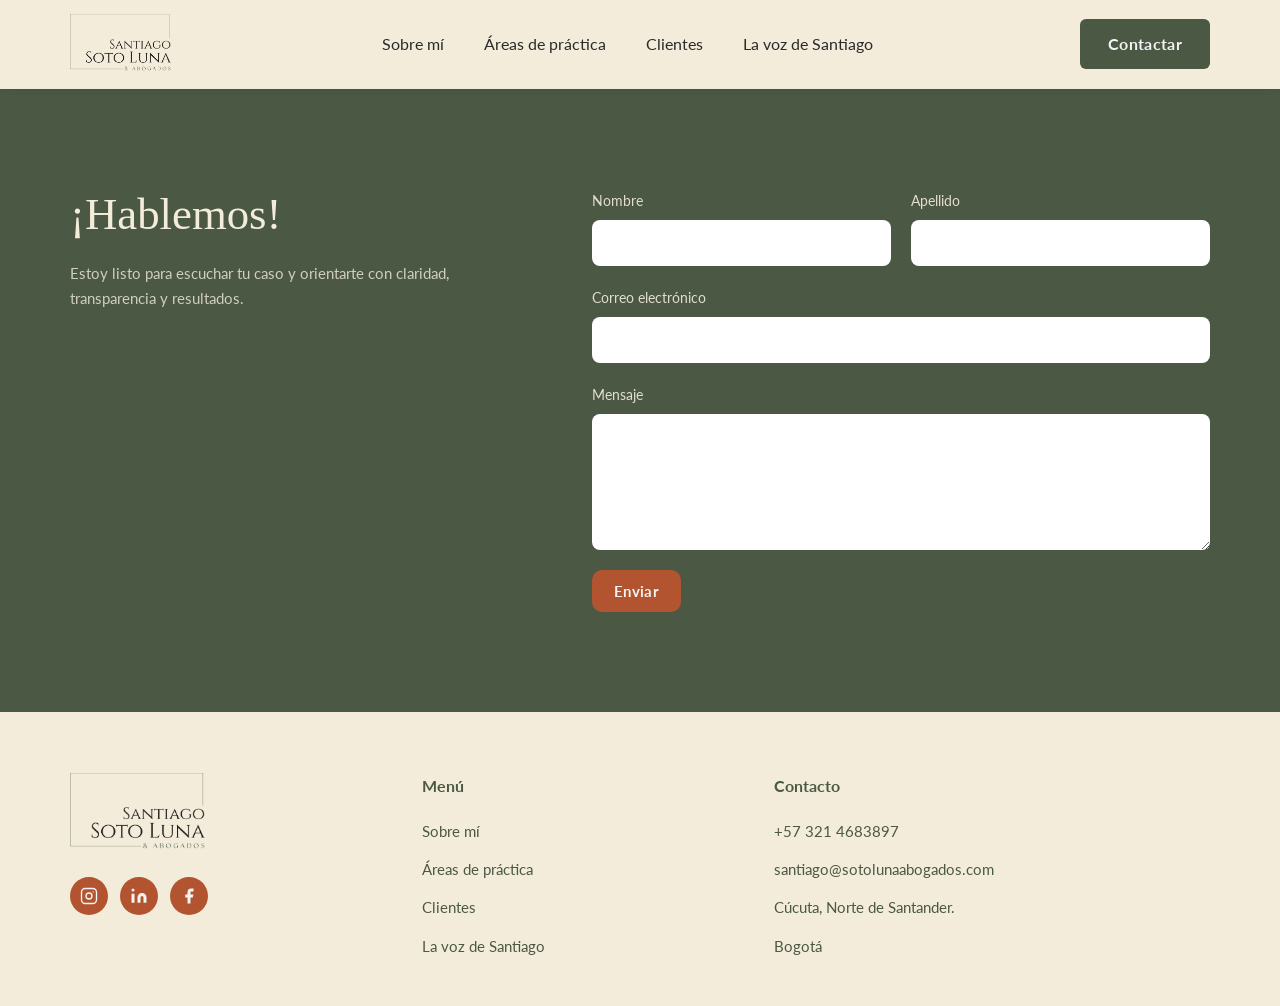
==== contacto.html @ fc56bd67 "feat: diseño completo del sitio web SotoLuna - Hero: layout flex, quotes tipográficas, foto optimiza" ====
<!DOCTYPE html>
<html lang="es">
<head>
  <meta charset="UTF-8" />
  <meta name="viewport" content="width=device-width, initial-scale=1.0" />
  <title>Contacto – Santiago Soto Luna</title>
  <link rel="preconnect" href="https://fonts.googleapis.com" />
  <link rel="preconnect" href="https://fonts.gstatic.com" crossorigin />
  <link href="https://fonts.googleapis.com/css2?family=Lato:wght@300;400;700&display=swap" rel="stylesheet" />
  <link rel="stylesheet" href="styles.css" />
</head>
<body>

  <!-- ═══════════════ NAVIGATION ═══════════════ -->
  <nav class="navbar">
    <div class="container nav-inner">
      <a href="index.html" class="logo">
        <img src="assets/logo.png" alt="Santiago Soto Luna & Abogados" class="logo-img" />
      </a>

      <button class="nav-toggle" aria-label="Abrir menú" aria-expanded="false">
        <span></span><span></span><span></span>
      </button>

      <ul class="nav-links" id="nav-links">
        <li><a href="index.html#sobre-mi">Sobre mí</a></li>
        <li><a href="index.html#areas">Áreas de práctica</a></li>
        <li><a href="index.html#clientes">Clientes</a></li>
        <li><a href="opiniones.html">La voz de Santiago</a></li>
      </ul>
      <a href="contacto.html" class="btn-nav">Contactar</a>
    </div>
  </nav>

  <!-- ═══════════════ CONTACT FORM ═══════════════ -->
  <section class="contact-section">
    <div class="container contact-inner">
      <div class="contact-left">
        <h2>¡Hablemos!</h2>
        <p>Estoy listo para escuchar tu caso y orientarte con claridad, transparencia y resultados.</p>
      </div>
      <form class="contact-form" action="#" method="post" novalidate>
        <div class="form-row">
          <div class="form-group">
            <label for="nombre">Nombre</label>
            <input type="text" id="nombre" name="nombre" autocomplete="given-name" required />
          </div>
          <div class="form-group">
            <label for="apellido">Apellido</label>
            <input type="text" id="apellido" name="apellido" autocomplete="family-name" required />
          </div>
        </div>
        <div class="form-group">
          <label for="correo">Correo electrónico</label>
          <input type="email" id="correo" name="correo" autocomplete="email" required />
        </div>
        <div class="form-group">
          <label for="mensaje">Mensaje</label>
          <textarea id="mensaje" name="mensaje" rows="6" required></textarea>
        </div>
        <button type="submit" class="btn-primary btn-submit">Enviar</button>
      </form>
    </div>
  </section>

  <!-- ═══════════════ FOOTER ═══════════════ -->
  <footer class="footer">
    <div class="container footer-inner">
      <div class="footer-logo-col">
        <img src="assets/logo.png" alt="Santiago Soto Luna & Abogados" class="footer-logo-img" />
        <div class="footer-social">
          <a href="#" aria-label="Instagram" class="social-icon">
            <svg viewBox="0 0 24 24" fill="none" stroke="currentColor" stroke-width="1.8" stroke-linecap="round" stroke-linejoin="round"><rect x="2" y="2" width="20" height="20" rx="5"/><circle cx="12" cy="12" r="4"/><circle cx="17.5" cy="6.5" r="0.8" fill="currentColor" stroke="none"/></svg>
          </a>
          <a href="#" aria-label="LinkedIn" class="social-icon">
            <svg viewBox="0 0 24 24" fill="currentColor"><path d="M16 8a6 6 0 0 1 6 6v7h-4v-7a2 2 0 0 0-2-2 2 2 0 0 0-2 2v7h-4v-7a6 6 0 0 1 6-6z"/><rect x="2" y="9" width="4" height="12"/><circle cx="4" cy="4" r="2"/></svg>
          </a>
          <a href="#" aria-label="Facebook" class="social-icon">
            <svg viewBox="0 0 24 24" fill="currentColor"><path d="M18 2h-3a5 5 0 0 0-5 5v3H7v4h3v8h4v-8h3l1-4h-4V7a1 1 0 0 1 1-1h3z"/></svg>
          </a>
        </div>
      </div>

      <div class="footer-col">
        <h4>Menú</h4>
        <ul>
          <li><a href="index.html#sobre-mi">Sobre mí</a></li>
          <li><a href="index.html#areas">Áreas de práctica</a></li>
          <li><a href="index.html#clientes">Clientes</a></li>
          <li><a href="opiniones.html">La voz de Santiago</a></li>
        </ul>
      </div>

      <div class="footer-col">
        <h4>Contacto</h4>
        <ul>
          <li><a href="tel:+573214683897">+57 321 4683897</a></li>
          <li><a href="mailto:santiago@sotolunaabogados.com">santiago@sotolunaabogados.com</a></li>
          <li>Cúcuta, Norte de Santander.</li>
          <li>Bogotá</li>
        </ul>
      </div>
    </div>
  </footer>

  <script src="script.js"></script>
</body>
</html>
---- styles.css ----
/* ─── TOKENS ─────────────────────────────────────── */
:root {
  --dark:    #4A5844;
  --dark-2:  #4A5844;
  --orange:  #B2542F;
  --orange-h:#B2542F;
  --beige:   #F4ECDB;
  --beige-2: #F4ECDB;
  --gold:    #C8A030;
  --white:   #F4F4F4;
  --text:    #2A2A2A;
  --text-2:  #555555;
  --radius:  6px;

  --font-serif: 'Times New Roman', Times, serif;
  --font-sans:  'Lato', Arial, sans-serif;
}

/* ─── RESET ──────────────────────────────────────── */
*, *::before, *::after { box-sizing: border-box; margin: 0; padding: 0; }
html { scroll-behavior: smooth; scroll-padding-top: 88px; }
body { font-family: var(--font-sans); color: var(--text); line-height: 1.6; }
img { display: block; max-width: 100%; }
a { text-decoration: none; color: inherit; }
ul { list-style: none; }
button { cursor: pointer; border: none; background: none; }

/* ─── LAYOUT ─────────────────────────────────────── */
.container {
  width: min(1140px, 92%);
  margin-inline: auto;
}

/* ─── BUTTONS ────────────────────────────────────── */
.btn-primary {
  display: inline-block;
  align-self: flex-start;
  padding: 12px 22px;
  background: var(--orange);
  color: var(--white);
  border-radius: 10px;
  font-family: var(--font-sans);
  font-weight: 700;
  font-size: 0.95rem;
  letter-spacing: 0.03em;
  transition: background 0.2s;
}
.btn-primary:hover { background: var(--orange-h); }

.btn-outline {
  display: inline-block;
  padding: 13px 32px;
  border: 2px solid var(--dark);
  color: var(--dark);
  border-radius: 4px;
  font-family: var(--font-sans);
  font-weight: 700;
  font-size: 0.95rem;
  transition: background 0.2s, color 0.2s;
}
.btn-outline:hover { background: var(--dark); color: var(--white); }

/* ─── NAVBAR ─────────────────────────────────────── */
.navbar {
  position: sticky;
  top: 0;
  z-index: 100;
  background: var(--beige);
  border-bottom: 1px solid var(--beige-2);
  box-shadow: 0 1px 8px rgba(0,0,0,0.06);
}

.nav-inner {
  display: flex;
  align-items: center;
  gap: 40px;
  height: 88px;
}

.logo { flex-shrink: 0; }
.logo-img {
  height: 60px;
  width: auto;
  transition: opacity 0.2s;
}
.logo:hover .logo-img { opacity: 0.85; }

.nav-links {
  display: flex;
  align-items: center;
  gap: 40px;
  flex: 1;
  justify-content: center;
}
.nav-links a {
  color: var(--text);
  font-family: var(--font-sans);
  font-size: 1rem;
  font-weight: 400;
  transition: color 0.2s;
}
.nav-links a:hover { color: var(--dark); }

.btn-nav {
  flex-shrink: 0;
  padding: 12px 28px;
  background: var(--dark);
  border: none;
  border-radius: 6px;
  color: var(--white);
  font-family: var(--font-sans);
  font-size: 1rem;
  font-weight: 700;
  letter-spacing: 0.02em;
  transition: background 0.2s;
}
.btn-nav:hover { background: var(--dark-2); }

.nav-toggle { display: none; flex-direction: column; gap: 5px; padding: 4px; }
.nav-toggle span { display: block; width: 24px; height: 2px; background: var(--dark); border-radius: 2px; transition: transform 0.3s, opacity 0.3s; }

/* ─── HERO ───────────────────────────────────────── */
.hero {
  background-color: var(--dark);
  min-height: calc(100vh - 88px);
  display: flex;
  overflow: hidden;
  position: relative;
}
.hero::before {
  content: '';
  position: absolute;
  inset: 0;
  background: url(assets/fondo.png) center / cover no-repeat;
  opacity: 0.14;
  z-index: 0;
}
.hero-inner {
  flex: 1;
  position: relative;
  z-index: 1;
  display: flex;
  align-items: stretch;
}

.hero-content {
  flex: 0 0 50%;
  display: flex;
  flex-direction: column;
  justify-content: center;
  padding: 80px 40px 80px max(4vw, calc((100vw - 1140px) / 2));
}

.hero-title {
  position: relative;
  font-family: var(--font-serif);
  font-size: clamp(2rem, 4vw, 3.2rem);
  font-weight: 400;
  color: var(--white);
  line-height: 1.18;
  margin-bottom: 20px;
}
.hero-open-quote {
  position: absolute;
  left: -0.5em;
  top: 0;
  color: var(--orange);
  font-family: var(--font-serif);
  font-size: 2em;
  line-height: 1;
  user-select: none;
}
.hero-close-quote {
  color: var(--orange);
  font-style: normal;
  font-size: 2em;
  line-height: 0;
  vertical-align: -0.15em;
}

.hero-body {
  color: rgba(255,255,255,0.75);
  font-size: 0.95rem;
  line-height: 1.7;
  margin-bottom: 36px;
  max-width: 460px;
}

.hero-photo {
  flex: 1;
  position: relative;
  overflow: hidden;
}
.hero-photo img {
  position: absolute;
  bottom: 0;
  left: 50%;
  transform: translateX(-50%);
  height: 100%;
  width: auto;
  max-width: none;
  filter: drop-shadow(0 8px 32px rgba(0,0,0,0.35));
}

/* ─── PARTNERS ───────────────────────────────────── */
.partners {
  background: #F8F6F1;
  border-top: 1px solid #e8e4db;
  border-bottom: 1px solid #e8e4db;
  padding: 28px 0;
  overflow: hidden;
}
.partners-track-wrap {
  overflow: hidden;
  /* fade edges */
  -webkit-mask-image: linear-gradient(to right, transparent 0%, black 8%, black 92%, transparent 100%);
  mask-image: linear-gradient(to right, transparent 0%, black 8%, black 92%, transparent 100%);
}
.partners-track {
  display: flex;
  align-items: center;
  width: max-content;
  animation: partners-scroll 32s linear infinite;
}
.partners-track:hover { animation-play-state: paused; }
.partners-track img {
  height: 30px;
  width: auto;
  object-fit: contain;
  flex-shrink: 0;
  margin-right: 72px;
  filter: grayscale(100%) opacity(0.55);
  transition: filter 0.2s;
}
.partners-track img:hover { filter: grayscale(0%) opacity(1); }
@keyframes partners-scroll {
  0%   { transform: translateX(0); }
  100% { transform: translateX(-50%); }
}

/* ─── ABOUT ──────────────────────────────────────── */
.about { padding: 100px 0; }
.about-inner {
  display: grid;
  grid-template-columns: 400px 1fr;
  gap: 60px;
  align-items: start;
}
.about-photo img {
  width: 100%;
  height: auto;
  display: block;
  filter: contrast(1.05);
}
.about-name {
  font-family: var(--font-serif);
  font-size: 2.6rem;
  font-weight: 700;
  margin-bottom: 6px;
  color: var(--dark);
}
.about-role {
  font-family: var(--font-sans);
  font-size: 1rem;
  color: var(--orange);
  font-weight: 700;
  margin-bottom: 24px;
}
.about-bio {
  font-family: var(--font-sans);
  font-size: 0.95rem;
  line-height: 1.85;
  color: var(--dark);
  text-align: justify;
  margin-bottom: 40px;
}
.about-stats {
  display: flex;
  justify-content: space-between;
}
.stat {
  display: flex;
  flex-direction: column;
  align-items: center;
  gap: 6px;
}
.stat-number {
  font-family: var(--font-serif);
  font-size: 4rem;
  font-weight: 700;
  color: var(--dark);
  line-height: 1;
}
.stat-label {
  font-family: var(--font-sans);
  font-size: 0.9rem;
  font-weight: 400;
  color: var(--orange);
  text-align: center;
  line-height: 1.3;
}

/* ─── PRACTICE AREAS ─────────────────────────────── */
.areas {
  background: #fff;
  padding: 100px 0;
}
.section-title {
  font-family: var(--font-serif);
  font-size: 2rem;
  font-weight: 700;
  text-align: center;
  margin-bottom: 52px;
  color: var(--dark);
}
.areas-grid {
  display: grid;
  grid-template-columns: 1fr 1fr;
  gap: 28px;
  margin-bottom: 52px;
}
.area-card {
  background: var(--beige);
  border-radius: 16px;
  padding: 44px 32px 36px;
  display: flex;
  flex-direction: column;
  align-items: center;
  text-align: center;
  gap: 16px;
  transition: box-shadow 0.2s;
}
.area-card:hover { box-shadow: 0 8px 32px rgba(0,0,0,0.08); }
.area-icon {
  width: 64px;
  height: 64px;
}
.area-icon img { width: 100%; height: 100%; object-fit: contain; }
.area-card h3 {
  font-family: var(--font-serif);
  font-size: 1.2rem;
  font-weight: 400;
  color: var(--dark);
  line-height: 1.4;
}
.area-link {
  font-family: var(--font-sans);
  font-size: 0.88rem;
  font-weight: 700;
  color: var(--orange);
  letter-spacing: 0.02em;
  transition: color 0.2s;
  margin-top: auto;
}
.area-link:hover { color: var(--orange-h); }
.areas-cta { text-align: center; }

/* ─── TESTIMONIALS ───────────────────────────────── */
.testimonials {
  background: #EDEAE4;
  padding: 100px 0;
}
.testimonials-inner {
  display: grid;
  grid-template-columns: 1fr 1fr;
  gap: 72px;
  align-items: center;
}
.testimonials-left h2 {
  font-family: var(--font-serif);
  font-size: 2rem;
  font-weight: 700;
  color: var(--dark);
  line-height: 1.25;
  margin-bottom: 20px;
}
.testimonials-left p {
  color: var(--text-2);
  font-family: var(--font-sans);
  font-size: 0.95rem;
  line-height: 1.7;
  margin-bottom: 36px;
}
.testimonials-nav { display: flex; gap: 12px; }
.nav-arrow {
  width: 44px;
  height: 44px;
  background: var(--orange);
  border: none;
  border-radius: 50%;
  display: flex;
  align-items: center;
  justify-content: center;
  color: var(--white);
  transition: background 0.2s, transform 0.15s;
}
.nav-arrow svg { width: 18px; height: 18px; }
.nav-arrow:hover { background: var(--orange-h); transform: scale(1.08); }

.testimonials-right { display: flex; flex-direction: column; gap: 16px; }
.testimonials-track {
  display: flex;
  flex-direction: column;
  gap: 16px;
}
.testimonial-card {
  background: #fff;
  border-left: 4px solid var(--dark);
  padding: 24px 28px;
  margin-left: 72px;
  transition: opacity 0.25s, border-color 0.25s, margin-left 0.3s;
}
.testimonial-card.active {
  border-left-color: var(--orange);
  margin-left: 0;
}
.testimonial-card p {
  font-family: var(--font-sans);
  color: var(--text);
  font-size: 0.95rem;
  line-height: 1.7;
}

/* ─── OPINIONES ──────────────────────────────────── */
.opiniones { padding: 100px 0; background: #fff; }
.opiniones-grid {
  display: grid;
  grid-template-columns: repeat(3, 1fr);
  gap: 28px;
}
.opinion-card {
  background: #fff;
  border-radius: 20px;
  overflow: hidden;
  box-shadow: 0 2px 20px rgba(0,0,0,0.09);
  transition: box-shadow 0.2s, transform 0.2s;
  display: flex;
  flex-direction: column;
}
.opinion-card:hover {
  box-shadow: 0 10px 36px rgba(0,0,0,0.14);
  transform: translateY(-3px);
}
.opinion-img { height: 210px; overflow: hidden; flex-shrink: 0; }
.opinion-img img {
  width: 100%;
  height: 100%;
  object-fit: cover;
  transition: transform 0.4s;
}
.opinion-card:hover .opinion-img img { transform: scale(1.04); }
.opinion-body {
  padding: 28px 24px 24px;
  display: flex;
  flex-direction: column;
  flex: 1;
}
.opinion-body h3 {
  font-family: var(--font-serif);
  font-size: 1.2rem;
  font-weight: 700;
  margin-bottom: 12px;
  color: var(--dark);
}
.opinion-body p {
  font-family: var(--font-sans);
  font-size: 0.88rem;
  color: var(--text-2);
  line-height: 1.65;
  margin-bottom: 20px;
  flex: 1;
}
.opinion-link {
  font-family: var(--font-sans);
  font-size: 0.88rem;
  font-weight: 700;
  color: var(--orange);
}
.opinion-link:hover { color: var(--orange-h); }

/* ─── CTA SECTION ────────────────────────────────── */
.cta-section {
  background: var(--dark);
  padding: 100px 0;
}
.cta-inner {
  text-align: center;
  max-width: 660px;
  margin-inline: auto;
}
.cta-inner h2 {
  font-family: var(--font-serif);
  font-size: clamp(2rem, 3.5vw, 2.6rem);
  font-weight: 400;
  color: var(--beige);
  margin-bottom: 20px;
  line-height: 1.3;
}
.cta-inner p {
  font-family: var(--font-sans);
  color: rgba(244, 236, 219, 0.82);
  font-size: 1rem;
  line-height: 1.7;
  margin-bottom: 40px;
}

/* ─── CONTACT FORM ───────────────────────────────── */
.contact-section {
  background: var(--dark);
  padding: 100px 0;
}
.contact-inner {
  display: grid;
  grid-template-columns: 1fr 1.4fr;
  gap: 80px;
  align-items: start;
}
.contact-left h2 {
  font-family: var(--font-serif);
  font-size: clamp(2rem, 4vw, 2.8rem);
  font-weight: 400;
  color: var(--beige);
  line-height: 1.15;
  margin-bottom: 20px;
}
.contact-left p {
  font-family: var(--font-sans);
  color: rgba(244,236,219,0.8);
  font-size: 0.95rem;
  line-height: 1.7;
}
.contact-form { display: flex; flex-direction: column; gap: 20px; }
.form-row { display: grid; grid-template-columns: 1fr 1fr; gap: 20px; }
.form-group { display: flex; flex-direction: column; gap: 8px; }
.form-group label {
  font-family: var(--font-sans);
  color: rgba(244,236,219,0.9);
  font-size: 0.9rem;
  font-weight: 400;
}
.form-group input,
.form-group textarea {
  background: #fff;
  border: none;
  border-radius: 8px;
  padding: 14px 16px;
  color: var(--text);
  font-family: var(--font-sans);
  font-size: 0.95rem;
  outline: none;
  transition: box-shadow 0.2s;
  resize: vertical;
}
.form-group input::placeholder,
.form-group textarea::placeholder { color: #bbb; }
.form-group input:focus,
.form-group textarea:focus { box-shadow: 0 0 0 3px rgba(178,84,47,0.25); }
.btn-submit { align-self: flex-start; }

/* Nav link active state */
.nav-links a.active { color: var(--orange); }

/* Page hero (Opiniones header) */
.page-hero {
  background: var(--dark);
  padding: 80px 0;
  text-align: center;
}
.page-hero h1 {
  font-family: var(--font-serif);
  font-size: clamp(2.2rem, 5vw, 3.2rem);
  font-weight: 700;
  color: var(--beige);
  margin-bottom: 32px;
}
.page-hero-quote {
  max-width: 680px;
  margin-inline: auto;
  position: relative;
  padding: 0 48px;
}
.page-hero-quote p {
  font-family: var(--font-sans);
  font-size: clamp(1rem, 2vw, 1.15rem);
  font-weight: 400;
  color: rgba(244,236,219,0.88);
  line-height: 1.7;
  font-style: italic;
}
.page-hero-quote .pq-open,
.page-hero-quote .pq-close {
  font-family: var(--font-serif);
  font-size: 5rem;
  color: var(--orange);
  line-height: 0;
  position: absolute;
  user-select: none;
}
.page-hero-quote .pq-open { left: 0; top: 0.5em; }
.page-hero-quote .pq-close { right: 0; bottom: -0.2em; }

/* ─── FOOTER ─────────────────────────────────────── */
.footer {
  background: var(--beige);
  padding: 60px 0 48px;
  border-top: 1px solid var(--beige-2);
}
.footer-inner {
  display: grid;
  grid-template-columns: 1fr 1fr 1.4fr;
  gap: 40px;
  align-items: start;
}
.footer-logo-col { display: flex; flex-direction: column; gap: 24px; align-items: flex-start; }
.footer-logo-img {
  height: 80px;
  width: auto;
  object-fit: contain;
  object-position: left center;
}
.footer-social { display: flex; gap: 12px; }
.social-icon {
  width: 38px;
  height: 38px;
  background: var(--orange);
  border-radius: 50%;
  display: flex;
  align-items: center;
  justify-content: center;
  color: var(--white);
  transition: background 0.2s, transform 0.2s;
}
.social-icon svg { width: 18px; height: 18px; }
.social-icon:hover { background: var(--orange-h); transform: translateY(-2px); }

.footer-col h4 {
  font-family: var(--font-sans);
  color: var(--dark);
  font-size: 1rem;
  font-weight: 700;
  margin-bottom: 20px;
}
.footer-col ul { display: flex; flex-direction: column; gap: 14px; }
.footer-col li, .footer-col a {
  font-family: var(--font-sans);
  color: var(--dark);
  font-size: 0.95rem;
  transition: color 0.2s;
}
.footer-col a:hover { opacity: 0.7; }

/* ─── RESPONSIVE ─────────────────────────────────── */
@media (max-width: 900px) {
  .hero-inner { flex-direction: column; }
  .hero-content { flex: unset; padding: 60px 5% 32px; }
  .hero-photo { flex: unset; width: 100%; height: 45vh; }
  .hero-photo img { left: 50%; transform: translateX(-50%); height: 100%; object-position: top center; }

  .about-inner { grid-template-columns: 1fr; }
  .about-photo img { height: 320px; }

  .testimonials-inner { grid-template-columns: 1fr; }
  .areas-grid { grid-template-columns: 1fr; }
  .opiniones-grid { grid-template-columns: 1fr; }

  .contact-inner { grid-template-columns: 1fr; gap: 48px; }
  .footer-inner { grid-template-columns: 1fr 1fr; }
  .footer-logo-col { grid-column: 1 / -1; }
  .modal-box { flex-direction: column; max-height: 90vh; }
  .modal-img { flex: 0 0 220px; }
  .modal-img img { height: 220px; }
  .modal-content { padding: 32px 24px; }
}

/* ─── MODALES ÁREAS ──────────────────────────────── */
.modal-overlay {
  display: none;
  position: fixed;
  inset: 0;
  background: rgba(60,60,60,0.72);
  z-index: 900;
  align-items: center;
  justify-content: center;
  padding: 24px;
}
.modal-overlay.active { display: flex; }

.modal-box {
  display: flex;
  width: 100%;
  max-width: 960px;
  max-height: 82vh;
  border-radius: 8px;
  overflow: hidden;
  box-shadow: 0 24px 64px rgba(0,0,0,0.35);
}
.modal-img {
  flex: 0 0 38%;
  overflow: hidden;
}
.modal-img img {
  width: 100%;
  height: 100%;
  object-fit: cover;
  object-position: top center;
  filter: grayscale(100%);
  display: block;
}
.modal-content {
  flex: 1;
  background: var(--beige);
  padding: 52px 48px 48px;
  overflow-y: auto;
  position: relative;
}
.modal-close {
  position: absolute;
  top: 18px;
  right: 22px;
  font-size: 1.3rem;
  font-weight: 700;
  color: var(--orange);
  background: none;
  border: none;
  cursor: pointer;
  line-height: 1;
  padding: 4px 8px;
  transition: opacity 0.2s;
}
.modal-close:hover { opacity: 0.7; }
.modal-title {
  font-family: var(--font-serif);
  font-size: 1.75rem;
  font-weight: 700;
  color: var(--dark);
  margin-bottom: 24px;
  line-height: 1.2;
}
.modal-content p {
  font-family: var(--font-sans);
  font-size: 0.95rem;
  line-height: 1.75;
  color: var(--text);
  margin-bottom: 16px;
}
.modal-subtitle {
  font-family: var(--font-serif);
  font-size: 1.15rem;
  font-weight: 700;
  color: var(--orange);
  margin: 24px 0 10px;
}
.modal-list {
  list-style: none;
  margin-bottom: 8px;
}
.modal-list li {
  font-family: var(--font-sans);
  font-size: 0.95rem;
  line-height: 1.6;
  color: var(--text);
  padding-left: 1.2em;
  position: relative;
  margin-bottom: 8px;
}
.modal-list li::before {
  content: '•';
  position: absolute;
  left: 0;
  color: var(--text);
}

@media (max-width: 680px) {
  .nav-links, .btn-nav { display: none; }
  .nav-toggle { display: flex; }
  .nav-inner { gap: 16px; }

  .nav-links.open {
    display: flex;
    flex-direction: column;
    position: absolute;
    top: 88px; left: 0; right: 0;
    background: var(--beige);
    border-bottom: 1px solid var(--beige-2);
    padding: 24px;
    gap: 20px;
  }
  .nav-links.open a { color: var(--text); }
  .btn-nav.open { display: block; margin: 0 24px 24px; }

  .about-stats { flex-direction: column; gap: 24px; }
  .form-row { grid-template-columns: 1fr; }
  .footer-inner { grid-template-columns: 1fr; gap: 36px; }
  .partners-inner { gap: 28px; }
}
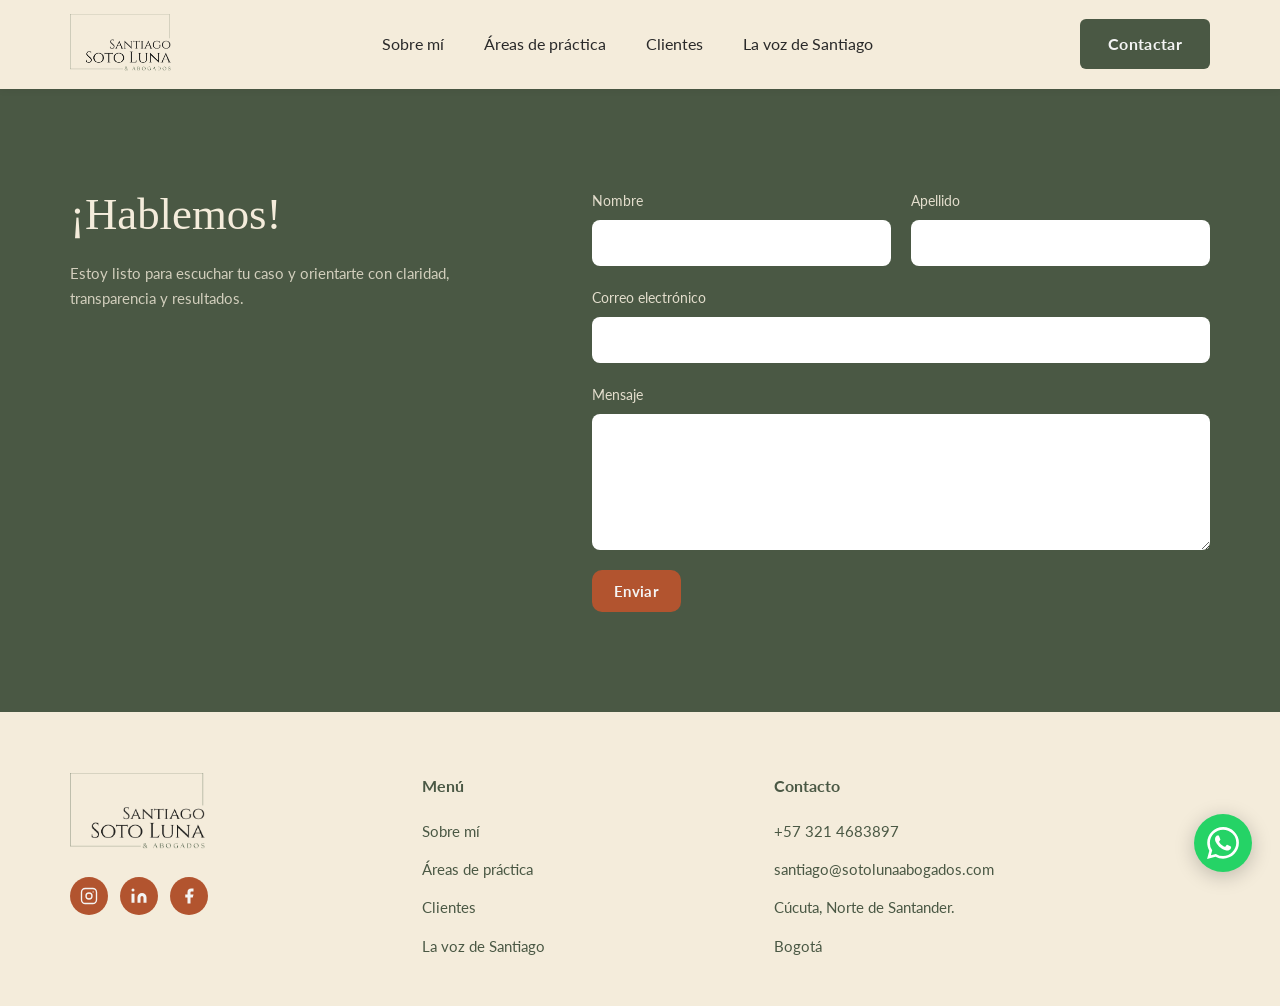
==== commit 74ee9224: "feat: formulario Formspree, links sociales y botón WhatsApp - Formulario contacto conectado a Formsp" ====
--- a/contacto.html
+++ b/contacto.html
@@ -39,7 +39,7 @@
         <h2>¡Hablemos!</h2>
         <p>Estoy listo para escuchar tu caso y orientarte con claridad, transparencia y resultados.</p>
       </div>
-      <form class="contact-form" action="#" method="post" novalidate>
+      <form class="contact-form" action="https://formspree.io/f/xzzblgwv" method="POST">
         <div class="form-row">
           <div class="form-group">
             <label for="nombre">Nombre</label>
@@ -69,10 +69,10 @@
       <div class="footer-logo-col">
         <img src="assets/logo.png" alt="Santiago Soto Luna & Abogados" class="footer-logo-img" />
         <div class="footer-social">
-          <a href="#" aria-label="Instagram" class="social-icon">
+          <a href="https://www.instagram.com/santiago_soto_abogado?igsh=MW9heTltMDJqZW9wdQ%3D%3D" target="_blank" rel="noopener" aria-label="Instagram" class="social-icon">
             <svg viewBox="0 0 24 24" fill="none" stroke="currentColor" stroke-width="1.8" stroke-linecap="round" stroke-linejoin="round"><rect x="2" y="2" width="20" height="20" rx="5"/><circle cx="12" cy="12" r="4"/><circle cx="17.5" cy="6.5" r="0.8" fill="currentColor" stroke="none"/></svg>
           </a>
-          <a href="#" aria-label="LinkedIn" class="social-icon">
+          <a href="https://co.linkedin.com/in/santiago-soto-luna-b367841a3" target="_blank" rel="noopener" aria-label="LinkedIn" class="social-icon">
             <svg viewBox="0 0 24 24" fill="currentColor"><path d="M16 8a6 6 0 0 1 6 6v7h-4v-7a2 2 0 0 0-2-2 2 2 0 0 0-2 2v7h-4v-7a6 6 0 0 1 6-6z"/><rect x="2" y="9" width="4" height="12"/><circle cx="4" cy="4" r="2"/></svg>
           </a>
           <a href="#" aria-label="Facebook" class="social-icon">
@@ -103,6 +103,10 @@
     </div>
   </footer>
 
+  <a href="https://wa.me/+573214683897" class="whatsapp-btn" target="_blank" rel="noopener" aria-label="WhatsApp">
+    <svg viewBox="0 0 24 24" fill="currentColor" xmlns="http://www.w3.org/2000/svg"><path d="M17.472 14.382c-.297-.149-1.758-.867-2.03-.967-.273-.099-.471-.148-.67.15-.197.297-.767.966-.94 1.164-.173.199-.347.223-.644.075-.297-.15-1.255-.463-2.39-1.475-.883-.788-1.48-1.761-1.653-2.059-.173-.297-.018-.458.13-.606.134-.133.298-.347.446-.52.149-.174.198-.298.298-.497.099-.198.05-.371-.025-.52-.075-.149-.669-1.612-.916-2.207-.242-.579-.487-.5-.669-.51-.173-.008-.371-.01-.57-.01-.198 0-.52.074-.792.372-.272.297-1.04 1.016-1.04 2.479 0 1.462 1.065 2.875 1.213 3.074.149.198 2.096 3.2 5.077 4.487.709.306 1.262.489 1.694.625.712.227 1.36.195 1.871.118.571-.085 1.758-.719 2.006-1.413.248-.694.248-1.289.173-1.413-.074-.124-.272-.198-.57-.347m-5.421 7.403h-.004a9.87 9.87 0 01-5.031-1.378l-.361-.214-3.741.982.998-3.648-.235-.374a9.86 9.86 0 01-1.51-5.26c.001-5.45 4.436-9.884 9.888-9.884 2.64 0 5.122 1.03 6.988 2.898a9.825 9.825 0 012.893 6.994c-.003 5.45-4.437 9.884-9.885 9.884m8.413-18.297A11.815 11.815 0 0012.05 0C5.495 0 .16 5.335.157 11.892c0 2.096.547 4.142 1.588 5.945L.057 24l6.305-1.654a11.882 11.882 0 005.683 1.448h.005c6.554 0 11.89-5.335 11.893-11.893a11.821 11.821 0 00-3.48-8.413z"/></svg>
+  </a>
+
   <script src="script.js"></script>
 </body>
 </html>
--- a/styles.css
+++ b/styles.css
@@ -560,6 +560,29 @@
 /* Nav link active state */
 .nav-links a.active { color: var(--orange); }
 
+/* ─── WHATSAPP BUTTON ────────────────────────────── */
+.whatsapp-btn {
+  position: fixed;
+  bottom: 28px;
+  right: 28px;
+  z-index: 800;
+  width: 58px;
+  height: 58px;
+  background: #25D366;
+  border-radius: 50%;
+  display: flex;
+  align-items: center;
+  justify-content: center;
+  color: #fff;
+  box-shadow: 0 4px 20px rgba(0,0,0,0.22);
+  transition: transform 0.2s, box-shadow 0.2s;
+}
+.whatsapp-btn:hover {
+  transform: scale(1.1);
+  box-shadow: 0 8px 28px rgba(0,0,0,0.28);
+}
+.whatsapp-btn svg { width: 32px; height: 32px; }
+
 /* Page hero (Opiniones header) */
 .page-hero {
   background: var(--dark);
@@ -650,26 +673,60 @@
 .footer-col a:hover { opacity: 0.7; }
 
 /* ─── RESPONSIVE ─────────────────────────────────── */
+
+/* ── TABLET ≤900px ─────────────────────────────── */
 @media (max-width: 900px) {
+
+  /* Hero */
   .hero-inner { flex-direction: column; }
-  .hero-content { flex: unset; padding: 60px 5% 32px; }
-  .hero-photo { flex: unset; width: 100%; height: 45vh; }
-  .hero-photo img { left: 50%; transform: translateX(-50%); height: 100%; object-position: top center; }
-
-  .about-inner { grid-template-columns: 1fr; }
-  .about-photo img { height: 320px; }
-
-  .testimonials-inner { grid-template-columns: 1fr; }
-  .areas-grid { grid-template-columns: 1fr; }
-  .opiniones-grid { grid-template-columns: 1fr; }
-
-  .contact-inner { grid-template-columns: 1fr; gap: 48px; }
-  .footer-inner { grid-template-columns: 1fr 1fr; }
+  .hero-content {
+    flex: unset;
+    padding: 64px 6% 36px;
+    justify-content: flex-start;
+  }
+  .hero-body { max-width: 100%; }
+  .hero-photo { flex: unset; width: 100%; height: 50vh; min-height: 280px; }
+  .hero-photo img { height: 100%; object-position: top center; }
+
+  /* About */
+  .about { padding: 72px 0; }
+  .about-inner { grid-template-columns: 1fr; gap: 40px; }
+  .about-photo img { width: 100%; height: 380px; object-fit: cover; object-position: top center; }
+  .about-stats { gap: 28px; }
+
+  /* Areas */
+  .areas { padding: 72px 0; }
+  .areas-grid { grid-template-columns: 1fr; gap: 20px; }
+
+  /* Testimonials */
+  .testimonials { padding: 72px 0; }
+  .testimonials-inner { grid-template-columns: 1fr; gap: 48px; }
+  .testimonial-card { margin-left: 32px; }
+
+  /* Opiniones */
+  .opiniones { padding: 72px 0; }
+  .opiniones-grid { grid-template-columns: 1fr; gap: 20px; }
+
+  /* CTA */
+  .cta-section { padding: 72px 0; }
+
+  /* Contact */
+  .contact-section { padding: 72px 0; }
+  .contact-inner { grid-template-columns: 1fr; gap: 40px; }
+
+  /* Footer */
+  .footer-inner { grid-template-columns: 1fr 1fr; gap: 32px; }
   .footer-logo-col { grid-column: 1 / -1; }
-  .modal-box { flex-direction: column; max-height: 90vh; }
-  .modal-img { flex: 0 0 220px; }
-  .modal-img img { height: 220px; }
-  .modal-content { padding: 32px 24px; }
+
+  /* Modals */
+  .modal-box { flex-direction: column; max-height: 92vh; }
+  .modal-img { flex: 0 0 200px; }
+  .modal-img img { height: 200px; }
+  .modal-content { padding: 32px 28px; }
+
+  /* Page hero */
+  .page-hero { padding: 60px 0; }
+  .page-hero-quote { padding: 0 36px; }
 }
 
 /* ─── MODALES ÁREAS ──────────────────────────────── */
@@ -770,11 +827,13 @@
   color: var(--text);
 }
 
+/* ── MOBILE ≤680px ─────────────────────────────── */
 @media (max-width: 680px) {
+
+  /* Navbar */
   .nav-links, .btn-nav { display: none; }
   .nav-toggle { display: flex; }
   .nav-inner { gap: 16px; }
-
   .nav-links.open {
     display: flex;
     flex-direction: column;
@@ -784,12 +843,78 @@
     border-bottom: 1px solid var(--beige-2);
     padding: 24px;
     gap: 20px;
+    z-index: 99;
   }
   .nav-links.open a { color: var(--text); }
   .btn-nav.open { display: block; margin: 0 24px 24px; }
 
-  .about-stats { flex-direction: column; gap: 24px; }
+  /* Hero */
+  .hero-content { padding: 48px 6% 28px; }
+  .hero-title { font-size: clamp(1.7rem, 7.5vw, 2.2rem); }
+  .hero-open-quote { left: -0.3em; font-size: 1.7em; }
+  .hero-close-quote { font-size: 1.7em; }
+  .hero-body { font-size: 0.9rem; }
+  .hero-body br { display: none; }
+  .hero-photo { height: 42vh; min-height: 240px; }
+
+  /* Partners */
+  .partners-track img { height: 24px; margin-right: 48px; }
+
+  /* About */
+  .about { padding: 56px 0; }
+  .about-photo img { height: 280px; }
+  .about-name { font-size: 1.7rem; }
+  .about-bio { font-size: 0.88rem; text-align: left; }
+  .about-stats { flex-direction: column; gap: 20px; }
+  .stat-number { font-size: 3rem; }
+
+  /* Areas */
+  .areas { padding: 56px 0; }
+  .section-title { font-size: 1.6rem; margin-bottom: 32px; }
+  .area-card { padding: 32px 20px 24px; }
+  .area-card h3 { font-size: 1.1rem; }
+
+  /* Testimonials */
+  .testimonials { padding: 56px 0; }
+  .testimonials-left h2 { font-size: 1.6rem; }
+  .testimonial-card { margin-left: 0; padding: 20px; }
+  .testimonial-card.active { margin-left: 0; }
+
+  /* Opiniones */
+  .opiniones { padding: 56px 0 40px; }
+  .opinion-body { padding: 20px 16px 16px; }
+  .opinion-body h3 { font-size: 1.05rem; }
+
+  /* CTA */
+  .cta-section { padding: 60px 0; }
+  .cta-inner h2 { font-size: 1.6rem; }
+  .cta-inner p { font-size: 0.92rem; }
+
+  /* Contact */
+  .contact-section { padding: 56px 0; }
+  .contact-left h2 { font-size: 2rem; }
   .form-row { grid-template-columns: 1fr; }
-  .footer-inner { grid-template-columns: 1fr; gap: 36px; }
-  .partners-inner { gap: 28px; }
-}
+
+  /* Footer */
+  .footer-inner { grid-template-columns: 1fr; gap: 32px; }
+  .footer-logo-col { grid-column: unset; }
+  .footer-col h4 { margin-bottom: 14px; }
+
+  /* Modals */
+  .modal-overlay { padding: 10px; }
+  .modal-box { max-height: 95vh; }
+  .modal-img { flex: 0 0 150px; }
+  .modal-img img { height: 150px; }
+  .modal-content { padding: 20px 18px; }
+  .modal-title { font-size: 1.25rem; margin-bottom: 16px; }
+  .modal-subtitle { font-size: 1rem; }
+  .modal-content p, .modal-list li { font-size: 0.88rem; }
+
+  /* Page hero */
+  .page-hero { padding: 48px 0; }
+  .page-hero h1 { font-size: 2rem; margin-bottom: 20px; }
+  .page-hero-quote { padding: 0 28px; }
+  .page-hero-quote p { font-size: 0.9rem; }
+  .page-hero-quote .pq-open,
+  .page-hero-quote .pq-close { font-size: 3rem; }
+}
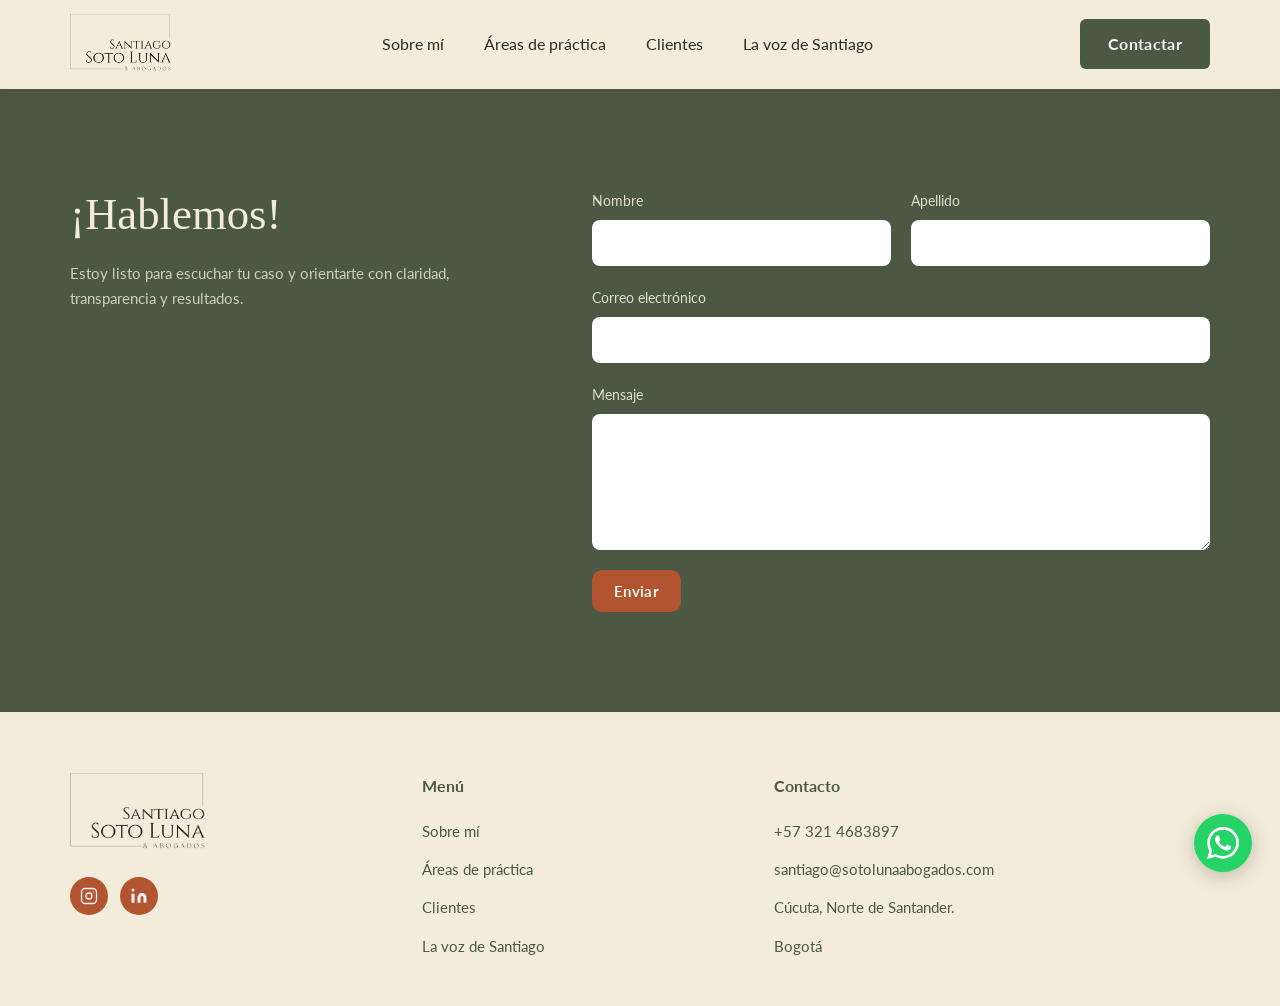
==== commit 31677a91: "feat: contenido final — artículos, formulario, favicon y ajustes - Formspree endpoint actualizado (m" ====
--- a/contacto.html
+++ b/contacto.html
@@ -7,6 +7,7 @@
   <link rel="preconnect" href="https://fonts.googleapis.com" />
   <link rel="preconnect" href="https://fonts.gstatic.com" crossorigin />
   <link href="https://fonts.googleapis.com/css2?family=Lato:wght@300;400;700&display=swap" rel="stylesheet" />
+  <link rel="icon" type="image/png" href="assets/logo.png" />
   <link rel="stylesheet" href="styles.css" />
 </head>
 <body>
@@ -39,7 +40,7 @@
         <h2>¡Hablemos!</h2>
         <p>Estoy listo para escuchar tu caso y orientarte con claridad, transparencia y resultados.</p>
       </div>
-      <form class="contact-form" action="https://formspree.io/f/xzzblgwv" method="POST">
+      <form class="contact-form" action="https://formspree.io/f/mojreggp" method="POST">
         <div class="form-row">
           <div class="form-group">
             <label for="nombre">Nombre</label>
@@ -75,9 +76,6 @@
           <a href="https://co.linkedin.com/in/santiago-soto-luna-b367841a3" target="_blank" rel="noopener" aria-label="LinkedIn" class="social-icon">
             <svg viewBox="0 0 24 24" fill="currentColor"><path d="M16 8a6 6 0 0 1 6 6v7h-4v-7a2 2 0 0 0-2-2 2 2 0 0 0-2 2v7h-4v-7a6 6 0 0 1 6-6z"/><rect x="2" y="9" width="4" height="12"/><circle cx="4" cy="4" r="2"/></svg>
           </a>
-          <a href="#" aria-label="Facebook" class="social-icon">
-            <svg viewBox="0 0 24 24" fill="currentColor"><path d="M18 2h-3a5 5 0 0 0-5 5v3H7v4h3v8h4v-8h3l1-4h-4V7a1 1 0 0 1 1-1h3z"/></svg>
-          </a>
         </div>
       </div>
 
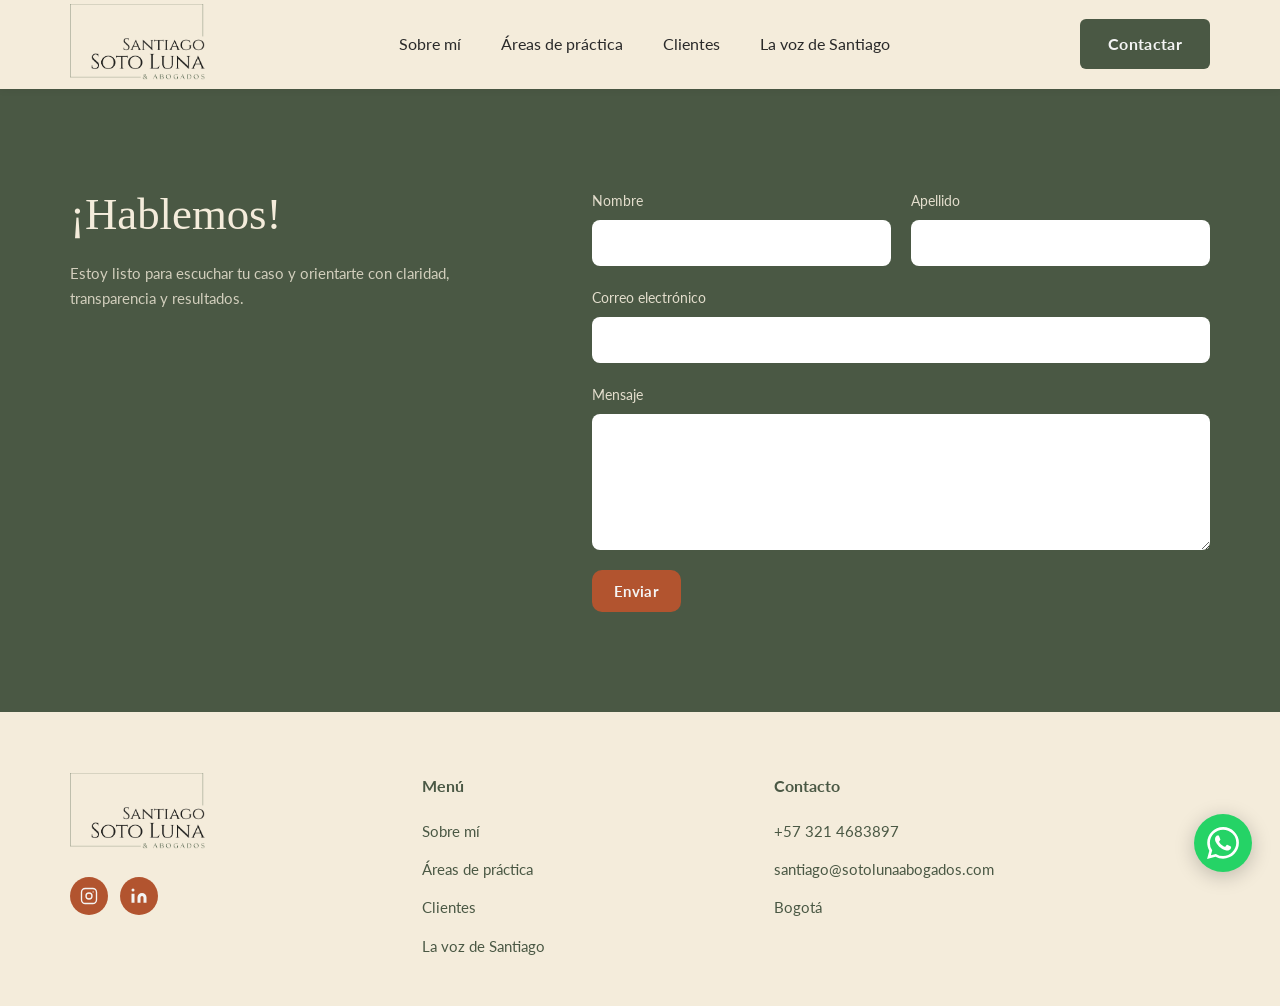
==== commit 6122d608: "fix: ajustes visuales — logos partners más grandes, footer sin Cúcuta, logo navbar más grande, testi" ====
--- a/contacto.html
+++ b/contacto.html
@@ -94,7 +94,6 @@
         <ul>
           <li><a href="tel:+573214683897">+57 321 4683897</a></li>
           <li><a href="mailto:santiago@sotolunaabogados.com">santiago@sotolunaabogados.com</a></li>
-          <li>Cúcuta, Norte de Santander.</li>
           <li>Bogotá</li>
         </ul>
       </div>
--- a/styles.css
+++ b/styles.css
@@ -79,7 +79,7 @@
 
 .logo { flex-shrink: 0; }
 .logo-img {
-  height: 60px;
+  height: 80px;
   width: auto;
   transition: opacity 0.2s;
 }
@@ -224,12 +224,12 @@
 }
 .partners-track:hover { animation-play-state: paused; }
 .partners-track img {
-  height: 30px;
+  height: 48px;
   width: auto;
   object-fit: contain;
   flex-shrink: 0;
   margin-right: 72px;
-  filter: grayscale(100%) opacity(0.55);
+  filter: grayscale(20%) opacity(0.85);
   transition: filter 0.2s;
 }
 .partners-track img:hover { filter: grayscale(0%) opacity(1); }
@@ -411,7 +411,7 @@
   transition: opacity 0.25s, border-color 0.25s, margin-left 0.3s;
 }
 .testimonial-card.active {
-  border-left-color: var(--orange);
+  border-left-color: var(--dark);
   margin-left: 0;
 }
 .testimonial-card p {
@@ -685,8 +685,16 @@
     justify-content: flex-start;
   }
   .hero-body { max-width: 100%; }
-  .hero-photo { flex: unset; width: 100%; height: 50vh; min-height: 280px; }
-  .hero-photo img { height: 100%; object-position: top center; }
+  .hero-photo { flex: unset; width: 100%; height: auto; }
+  .hero-photo img {
+    position: relative;
+    width: 100%;
+    height: auto;
+    max-width: 100%;
+    left: 0;
+    transform: none;
+    bottom: auto;
+  }
 
   /* About */
   .about { padding: 72px 0; }
@@ -854,8 +862,16 @@
   .hero-open-quote { left: -0.3em; font-size: 1.7em; }
   .hero-close-quote { font-size: 1.7em; }
   .hero-body { font-size: 0.9rem; }
-  .hero-body br { display: none; }
-  .hero-photo { height: 42vh; min-height: 240px; }
+  .hero-photo { height: auto; }
+  .hero-photo img {
+    position: relative;
+    width: 100%;
+    height: auto;
+    max-width: 100%;
+    left: 0;
+    transform: none;
+    bottom: auto;
+  }
 
   /* Partners */
   .partners-track img { height: 24px; margin-right: 48px; }
